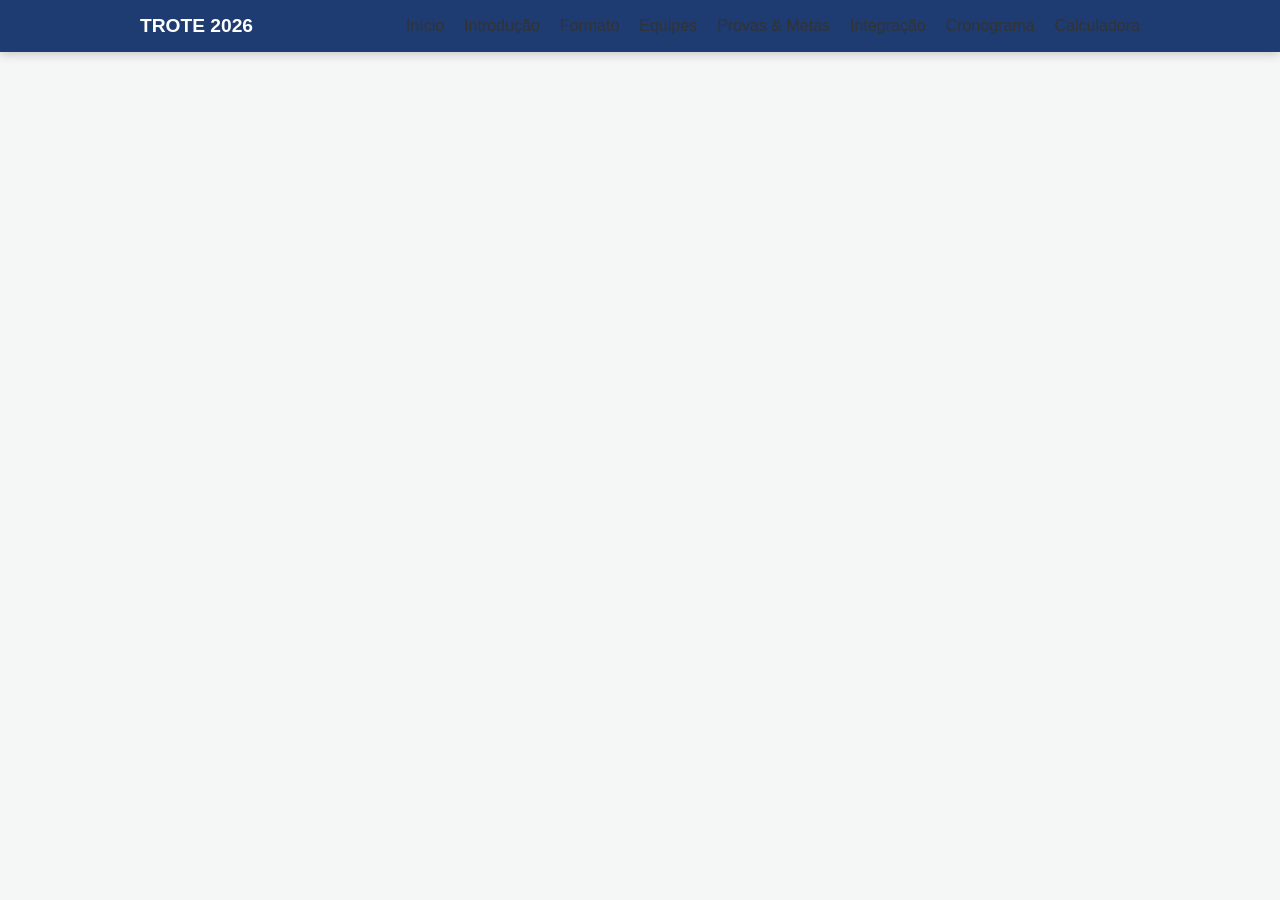
==== trote-oficial/index.html @ fd290d11 "trote oficial" ====
<!DOCTYPE html>
<html lang="pt-br">
    <head>
        <meta charset="UTF-8"/>
        <link rel="stylesheet" href="styles.css">
        <title> Trote Solidário </title>
    </head>
    <body>
       <nav class="menu-principal">
        <div class="menu-container">
            <a href="index.html" class="logo"> Trote 2026 </a>
            <ul class="lista">
                <li> Início </li> <li> Introdução </li>
                <li> Formato </li> <li> Equipes</li>
                <li> Provas & Metas </li> <li> Integração </li>
                <li> Cronograma </li> <li> Calculadora </li>
            </ul>    
        </div> 
       </nav>
       <header>
       </header>
       <main>
            <section> </section>
            <section> </section>
            <section> </section>
            <section> </section>
       </main>     
    </body>
</html>
---- trote-oficial/styles.css ----
body {
    margin: 0; font-family: 'Segoe UI', sans-serif;
    background-color: #F4F7F6; color: #333;
}
.menu-principal {
    background-color: #1E3C72; padding: 15px 0;
    position: sticky; top: 0; z-index: 1000;
    box-shadow: 0 2px 10px rgba(0,0,0,0.2);
}
.menu-container {
    max-width: 1000px; margin: 0 auto; display: flex;
    justify-content: space-between; align-items: center;
    padding: 0 20px;
}
.logo{
    color: white; text-decoration: none; font-weight: bold;
    font-size: 1.2rem;  text-transform: uppercase;
}
.lista {
    list-style: none; display: flex; gap: 20px;
    margin: 0; padding: 0;
}
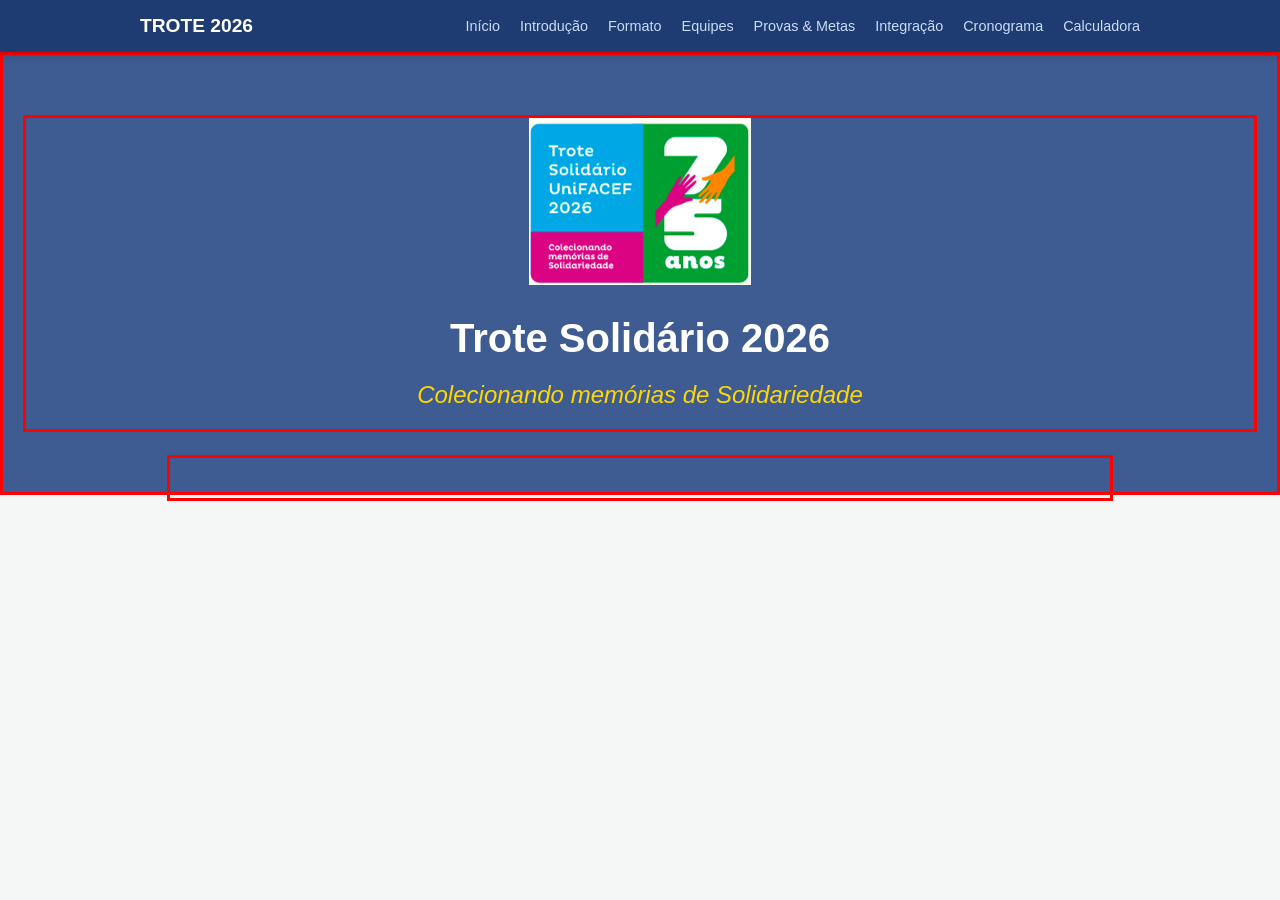
==== commit b120eb4b: "trote oficial" ====
--- a/trote-oficial/index.html
+++ b/trote-oficial/index.html
@@ -10,16 +10,25 @@
         <div class="menu-container">
             <a href="index.html" class="logo"> Trote 2026 </a>
             <ul class="lista">
-                <li> Início </li> <li> Introdução </li>
-                <li> Formato </li> <li> Equipes</li>
-                <li> Provas & Metas </li> <li> Integração </li>
-                <li> Cronograma </li> <li> Calculadora </li>
+                <li> <a href="index.html"> Início </a> </li> 
+                <li> <a href="introducao.html"> Introdução </a></li>
+                <li> <a href="formato.html"> Formato </a> </li> 
+                <li> <a href="equipes.html"> Equipes </a> </li>
+                <li> <a href="provas.html"> Provas & Metas </a> </li> 
+                <li> <a href="integracao.html"> Integração </a> </li>
+                <li> <a href="cronograma.html"> Cronograma </a> </li> 
+                <li> <a href="calculadora.html"> Calculadora </a> </li>
             </ul>    
         </div> 
        </nav>
-       <header>
+       <header class="cabecalho">
+            <div class="cabecalho-container">
+                <img src="trote.png" alt="Trote Solidário"/>
+                <h1> Trote Solidário 2026</h1>
+                <h2> Colecionando memórias de Solidariedade </h2>
+            </div>
        </header>
-       <main>
+       <main class="principal">
             <section> </section>
             <section> </section>
             <section> </section>
--- a/trote-oficial/styles.css
+++ b/trote-oficial/styles.css
@@ -19,4 +19,36 @@
 .lista {
     list-style: none; display: flex; gap: 20px;
     margin: 0; padding: 0;
+}
+.lista a {
+    color: #cbdcf7; text-decoration: none; font-size: 0.9rem; 
+    font-weight: 500; transition: color 0.3s;
+}
+.lista a:hover {
+    color: #fff;
+}
+.cabecalho {
+    border: 3px solid red;
+    background-color: #3E5C92;
+    color: white;
+    padding: 60px 20px;
+    text-align: center;
+}
+.cabecalho-container {
+    border: 3px solid red;
+}
+.cabecalho-container h1 {
+    font-size: 2.5rem;
+    margin-bottom: 5px;
+} 
+.cabecalho-container h2 {
+    font-weight: 300;
+    font-style: italic;
+    color: #ffd700;
+}
+.principal {
+    border: 3px solid red;
+    max-width: 900px;
+    margin: -40px auto 40px;
+    padding: 20px;
 }
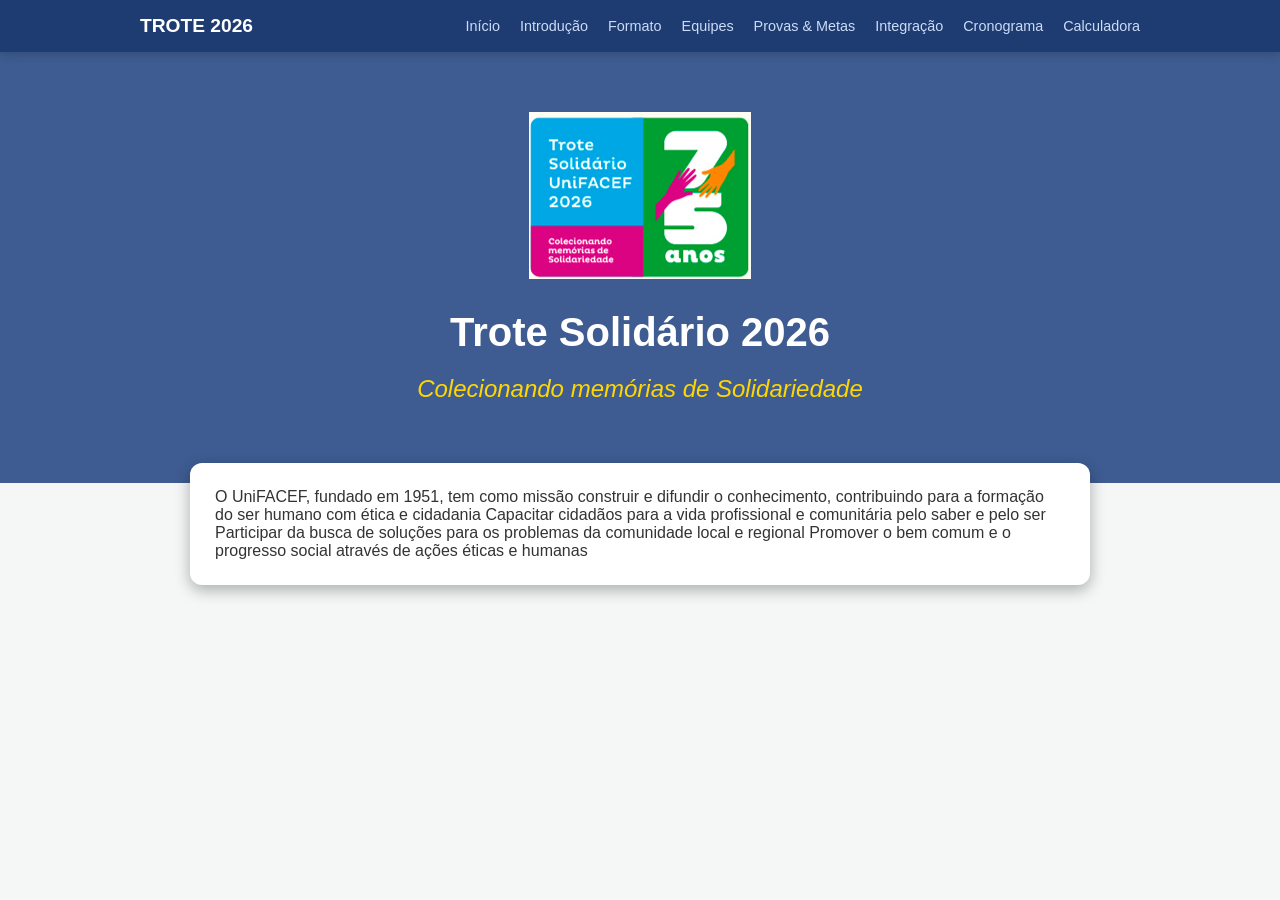
==== commit f2a108f5: "trote oficial" ====
--- a/trote-oficial/index.html
+++ b/trote-oficial/index.html
@@ -29,7 +29,13 @@
             </div>
        </header>
        <main class="principal">
-            <section> </section>
+            <section class="secao">
+                 O UniFACEF, fundado em 1951, tem como missão construir e difundir o conhecimento, contribuindo para a formação do ser humano com ética e cidadania
+ Capacitar cidadãos para a vida profissional e comunitária pelo saber e pelo ser 
+ Participar da busca de soluções para os problemas da comunidade local e regional
+ Promover o bem comum e o progresso social através de ações éticas e humanas
+ 
+            </section> </section>
             <section> </section>
             <section> </section>
             <section> </section>
--- a/trote-oficial/styles.css
+++ b/trote-oficial/styles.css
@@ -28,14 +28,14 @@
     color: #fff;
 }
 .cabecalho {
-    border: 3px solid red;
+   
     background-color: #3E5C92;
     color: white;
     padding: 60px 20px;
     text-align: center;
 }
 .cabecalho-container {
-    border: 3px solid red;
+    
 }
 .cabecalho-container h1 {
     font-size: 2.5rem;
@@ -47,8 +47,15 @@
     color: #ffd700;
 }
 .principal {
-    border: 3px solid red;
+    
     max-width: 900px;
     margin: -40px auto 40px;
     padding: 20px;
+}
+.secao {
+    background: white;
+    margin-bottom: 20px;
+    padding: 25px;
+    border-radius: 12px;
+    box-shadow: 0 5px 15px rgba(0,0,0, 0.3)
 }
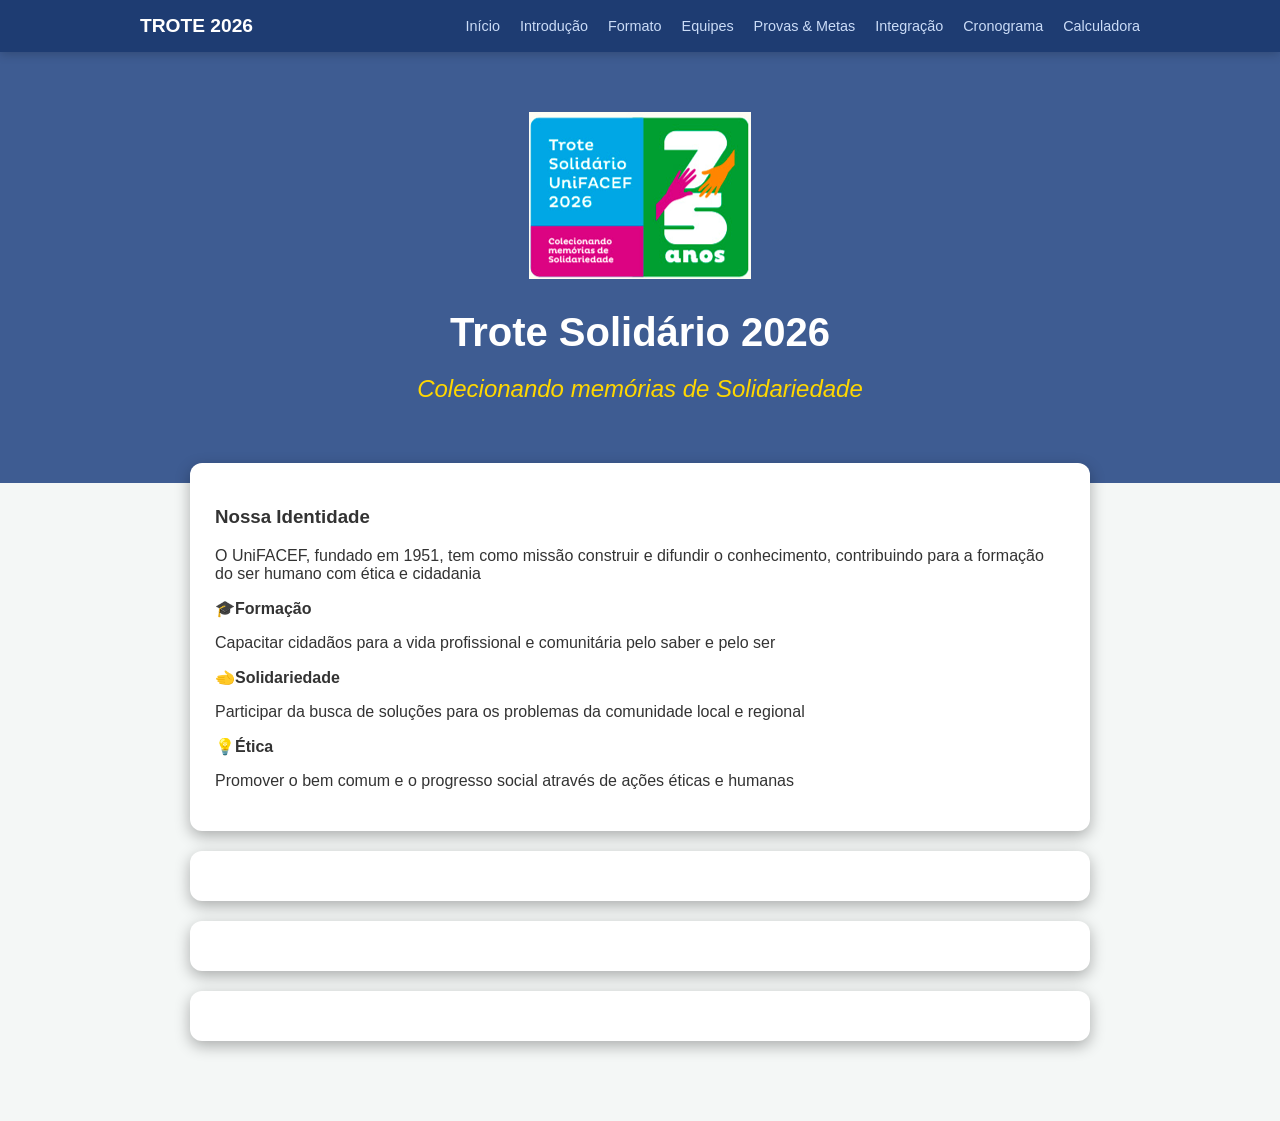
==== commit 2af2c19a: "terminando Introdução" ====
--- a/trote-oficial/index.html
+++ b/trote-oficial/index.html
@@ -29,13 +29,31 @@
             </div>
        </header>
        <main class="principal">
-            <section class="secao">
-                 O UniFACEF, fundado em 1951, tem como missão construir e difundir o conhecimento, contribuindo para a formação do ser humano com ética e cidadania
- Capacitar cidadãos para a vida profissional e comunitária pelo saber e pelo ser 
- Participar da busca de soluções para os problemas da comunidade local e regional
- Promover o bem comum e o progresso social através de ações éticas e humanas
- 
-            </section> </section>
+            <section>
+                <h3> Nossa Identidade </h3>
+                <p> 
+                     O UniFACEF, fundado em 1951, tem como missão construir e difundir o conhecimento, contribuindo para a formação do ser humano com ética e cidadania
+                 </p>
+                <div>
+                    <div>
+                        <strong> 🎓Formação </strong>
+                        <p> 
+                            Capacitar cidadãos para a vida profissional e comunitária pelo saber e pelo ser
+                        </p>
+                    </div>
+                    <div>
+                        <strong> 🫲Solidariedade </strong>
+                        <p> 
+                            Participar da busca de soluções para os problemas da comunidade local e regional
+                         </p>
+                    </div> 
+                    <div>
+                        <strong> 💡Ética </strong>
+                        <p> 
+                            Promover o bem comum e o progresso social através de ações éticas e humanas
+                        </p>
+                    </div>
+            </section> 
             <section> </section>
             <section> </section>
             <section> </section>
--- a/trote-oficial/styles.css
+++ b/trote-oficial/styles.css
@@ -52,7 +52,7 @@
     margin: -40px auto 40px;
     padding: 20px;
 }
-.secao {
+section {
     background: white;
     margin-bottom: 20px;
     padding: 25px;
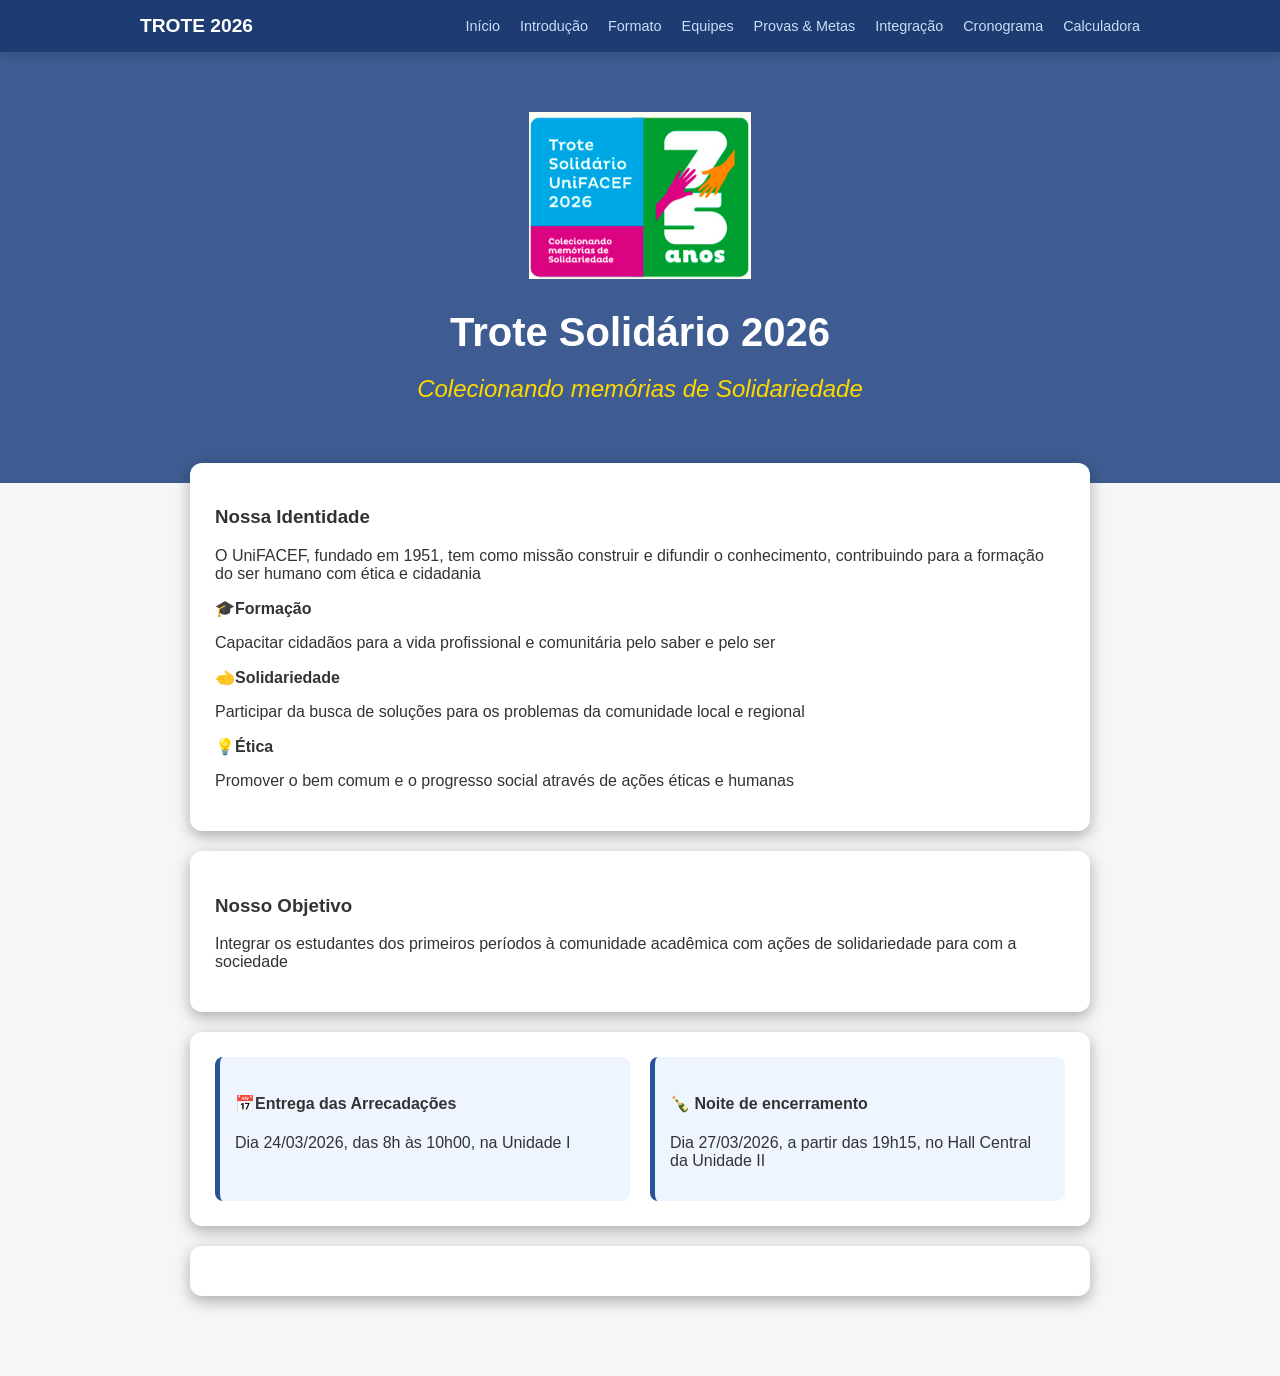
==== commit 71df83c4: "terminando Introdução" ====
--- a/trote-oficial/index.html
+++ b/trote-oficial/index.html
@@ -54,8 +54,22 @@
                         </p>
                     </div>
             </section> 
-            <section> </section>
-            <section> </section>
+            <section> 
+                <h3> Nosso Objetivo </h3>
+                <p> 
+                    Integrar os estudantes dos primeiros períodos à comunidade acadêmica com ações de solidariedade para com a sociedade</p>
+                </p>
+            </section>
+            <section class="importante"> 
+                <div class="caixa-importante">
+                    <h4> 📅Entrega das Arrecadações </h4>
+                    <p> Dia 24/03/2026, das 8h às 10h00, na Unidade I </p>
+                </div>
+                <div class="caixa-importante">
+                    <h4> 🍾 Noite de encerramento </h4>
+                    <p> Dia 27/03/2026, a partir das 19h15, no Hall Central da Unidade II </p>
+                </div>    
+            </section>
             <section> </section>
        </main>     
     </body>
--- a/trote-oficial/styles.css
+++ b/trote-oficial/styles.css
@@ -58,4 +58,17 @@
     padding: 25px;
     border-radius: 12px;
     box-shadow: 0 5px 15px rgba(0,0,0, 0.3)
+}
+.importante {
+
+    display: flex; /* por padrão, adota-se a horizontal (row)*/
+    gap: 20px;
+}
+.caixa-importante {
+  
+    flex: 1;
+    background: #eef5ff;
+    padding: 15px;
+    border-left: 5px solid #2a5298;
+    border-radius: 8px;
 }
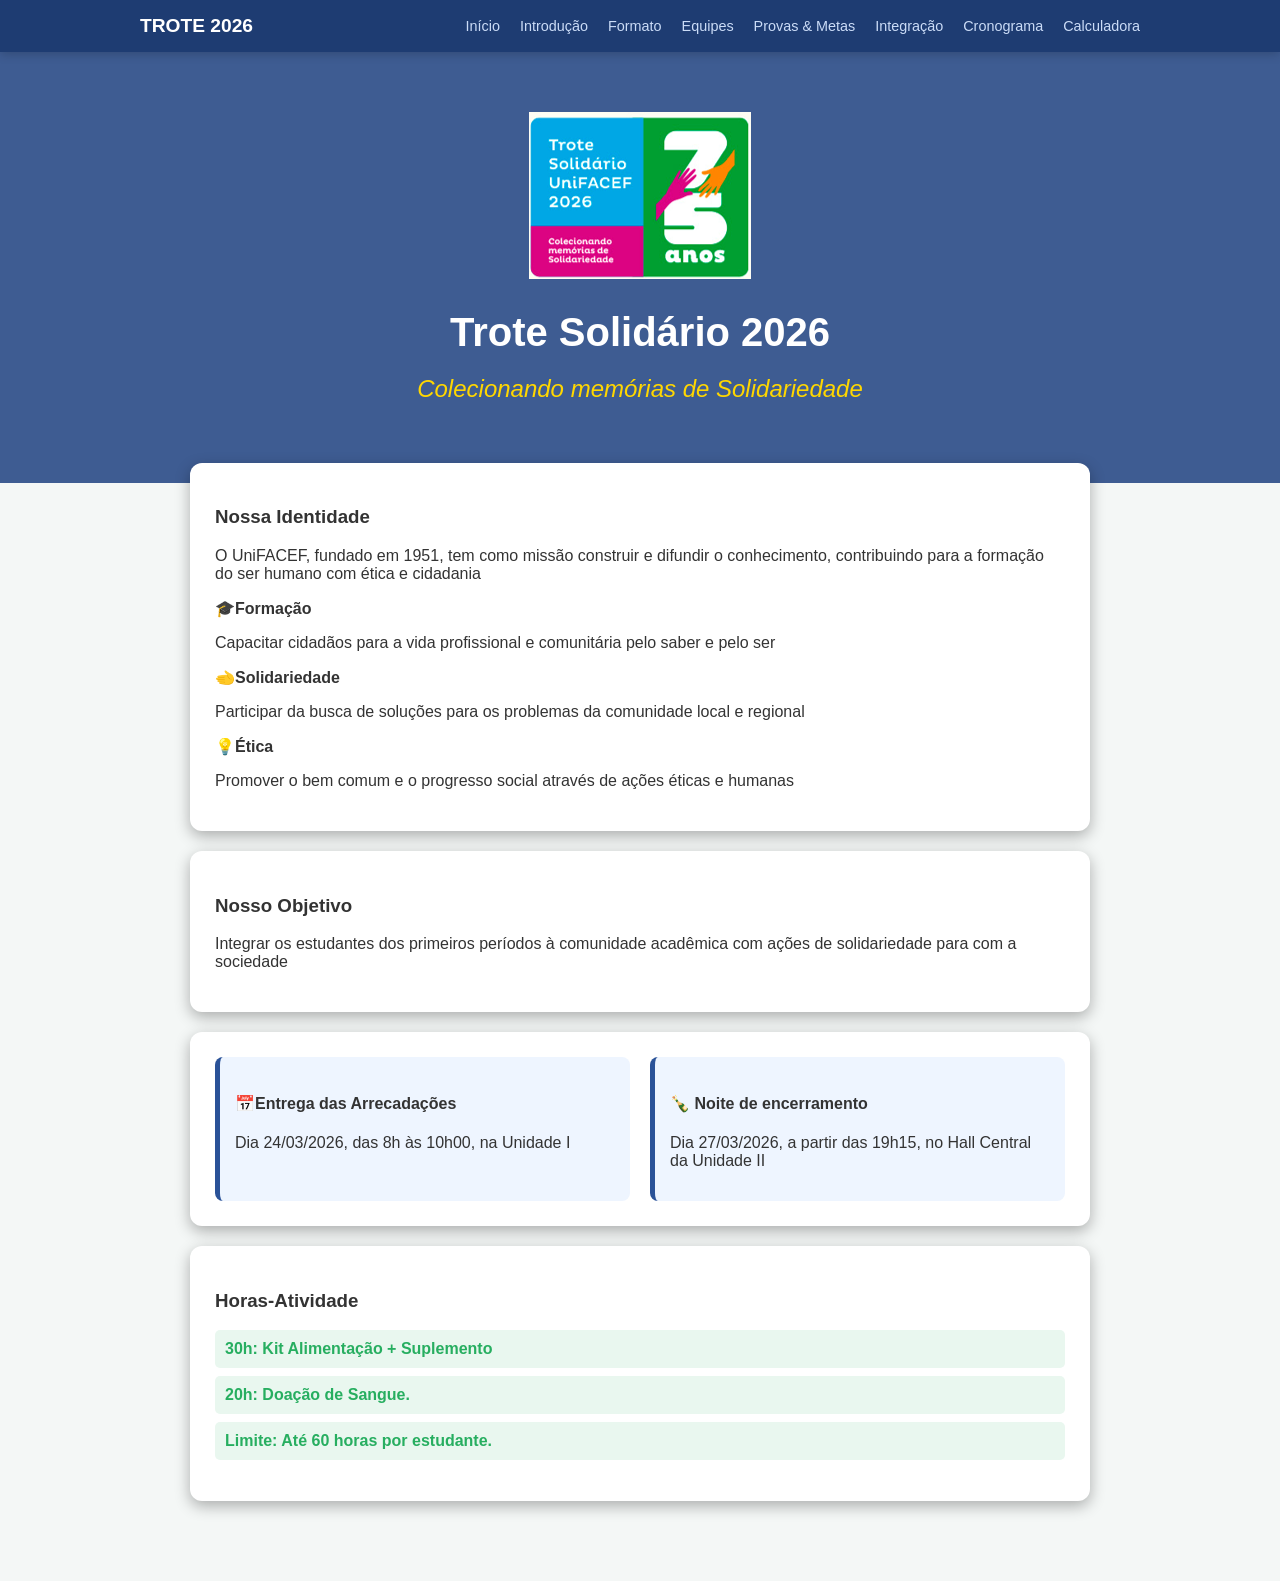
==== commit e617c7b2: "terminando Introdução" ====
--- a/trote-oficial/index.html
+++ b/trote-oficial/index.html
@@ -70,7 +70,14 @@
                     <p> Dia 27/03/2026, a partir das 19h15, no Hall Central da Unidade II </p>
                 </div>    
             </section>
-            <section> </section>
+            <section class="recompensas"> 
+                <h3> Horas-Atividade </h3>
+                <ul>
+                    <li> <strong> 30h: </strong> Kit Alimentação + Suplemento </li>
+                    <li> <strong> 20h: </strong> Doação de Sangue. </li>
+                    <li> <strong> Limite: </strong> Até 60 horas por estudante. </li>
+                </ul>
+            </section>
        </main>     
     </body>
 </html>
--- a/trote-oficial/styles.css
+++ b/trote-oficial/styles.css
@@ -71,4 +71,19 @@
     padding: 15px;
     border-left: 5px solid #2a5298;
     border-radius: 8px;
-}+}
+
+.recompensas ul {
+
+    list-style: none;
+    padding: 0;
+}
+
+.recompensas li {
+    background: #e9f7ef;
+    margin: 8px 0;
+    padding: 10px;
+    border-radius: 5px;
+    color: #27ae60;
+    font-weight: bold;
+}
